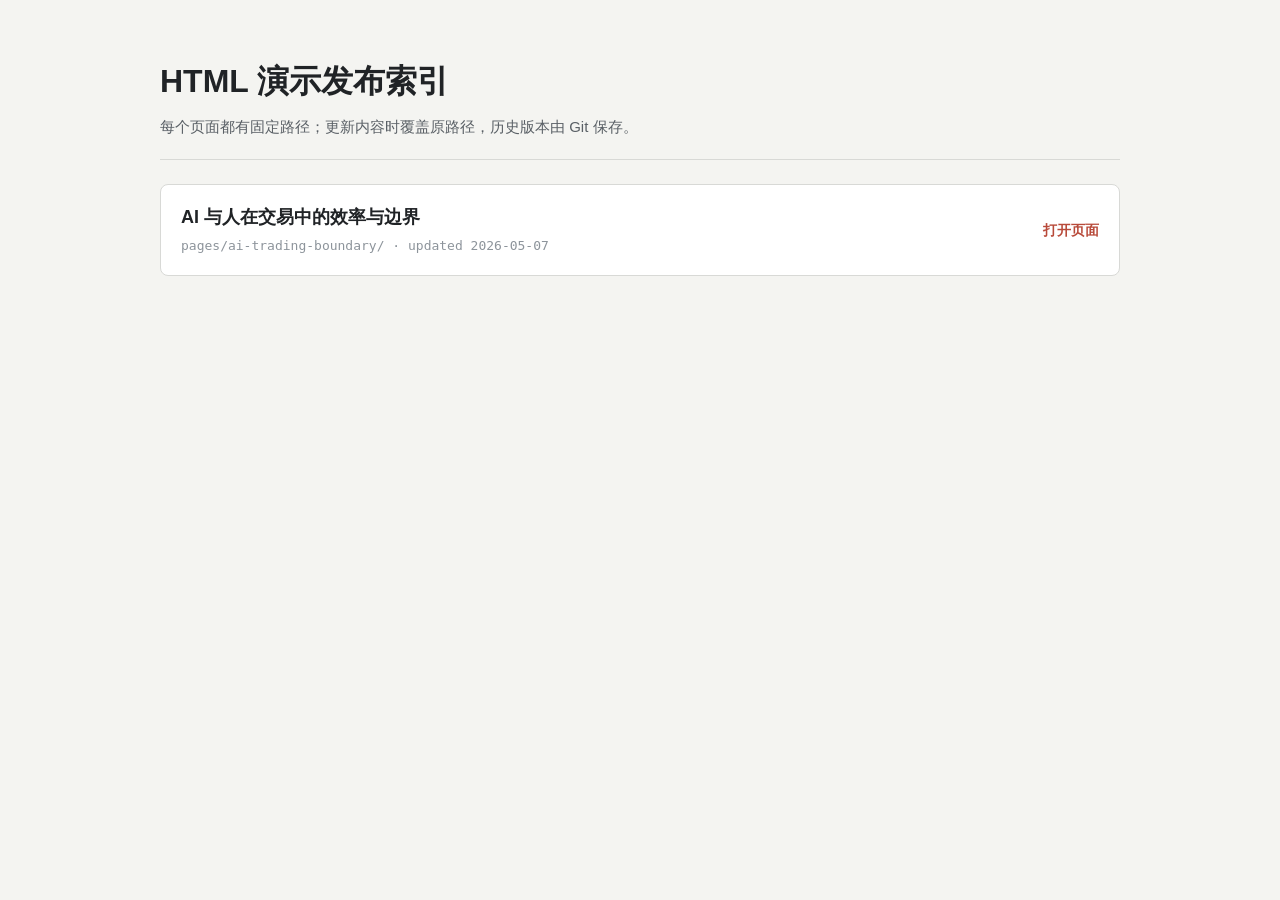
==== index.html @ 80f97e22 "Add site index" ====
<!doctype html>
<html lang="zh-CN">
<head>
  <meta charset="utf-8">
  <meta name="viewport" content="width=device-width, initial-scale=1">
  <title>HTML 演示发布索引</title>
  <style>
    :root { --bg:#f4f4f1; --panel:#fff; --ink:#202326; --text:#5a6066; --muted:#8d949b; --line:#d8d9d6; --accent:#b84a3a; }
    * { box-sizing: border-box; }
    body { margin: 0; background: var(--bg); color: var(--ink); font-family: -apple-system, BlinkMacSystemFont, "PingFang SC", "Microsoft YaHei", Arial, sans-serif; line-height: 1.6; }
    main { width: min(960px, calc(100vw - 40px)); margin: 56px auto; }
    header { border-bottom: 1px solid var(--line); padding-bottom: 20px; margin-bottom: 24px; }
    h1 { margin: 0 0 8px; font-size: 32px; font-weight: 650; letter-spacing: 0; }
    p { margin: 0; color: var(--text); font-size: 15px; }
    .list { display: grid; gap: 12px; }
    .item { display: grid; grid-template-columns: 1fr auto; gap: 16px; align-items: center; background: var(--panel); border: 1px solid var(--line); border-radius: 8px; padding: 18px 20px; }
    .title { display: block; color: var(--ink); font-size: 18px; font-weight: 600; text-decoration: none; }
    .title:hover { color: var(--accent); }
    .meta { margin-top: 4px; color: var(--muted); font-size: 13px; font-family: ui-monospace, SFMono-Regular, Menlo, Consolas, monospace; }
    .open { color: var(--accent); text-decoration: none; font-size: 14px; font-weight: 600; white-space: nowrap; }
    @media (max-width: 640px) { main { margin: 32px auto; } .item { grid-template-columns: 1fr; } h1 { font-size: 26px; } }
  </style>
</head>
<body>
  <main>
    <header>
      <h1>HTML 演示发布索引</h1>
      <p>每个页面都有固定路径；更新内容时覆盖原路径，历史版本由 Git 保存。</p>
    </header>
    <section class="list" aria-label="Published pages">
      <article class="item">
        <div>
          <a class="title" href="pages/ai-trading-boundary/">AI 与人在交易中的效率与边界</a>
          <div class="meta">pages/ai-trading-boundary/ · updated 2026-05-07</div>
        </div>
        <a class="open" href="pages/ai-trading-boundary/">打开页面</a>
      </article>
    </section>
  </main>
</body>
</html>
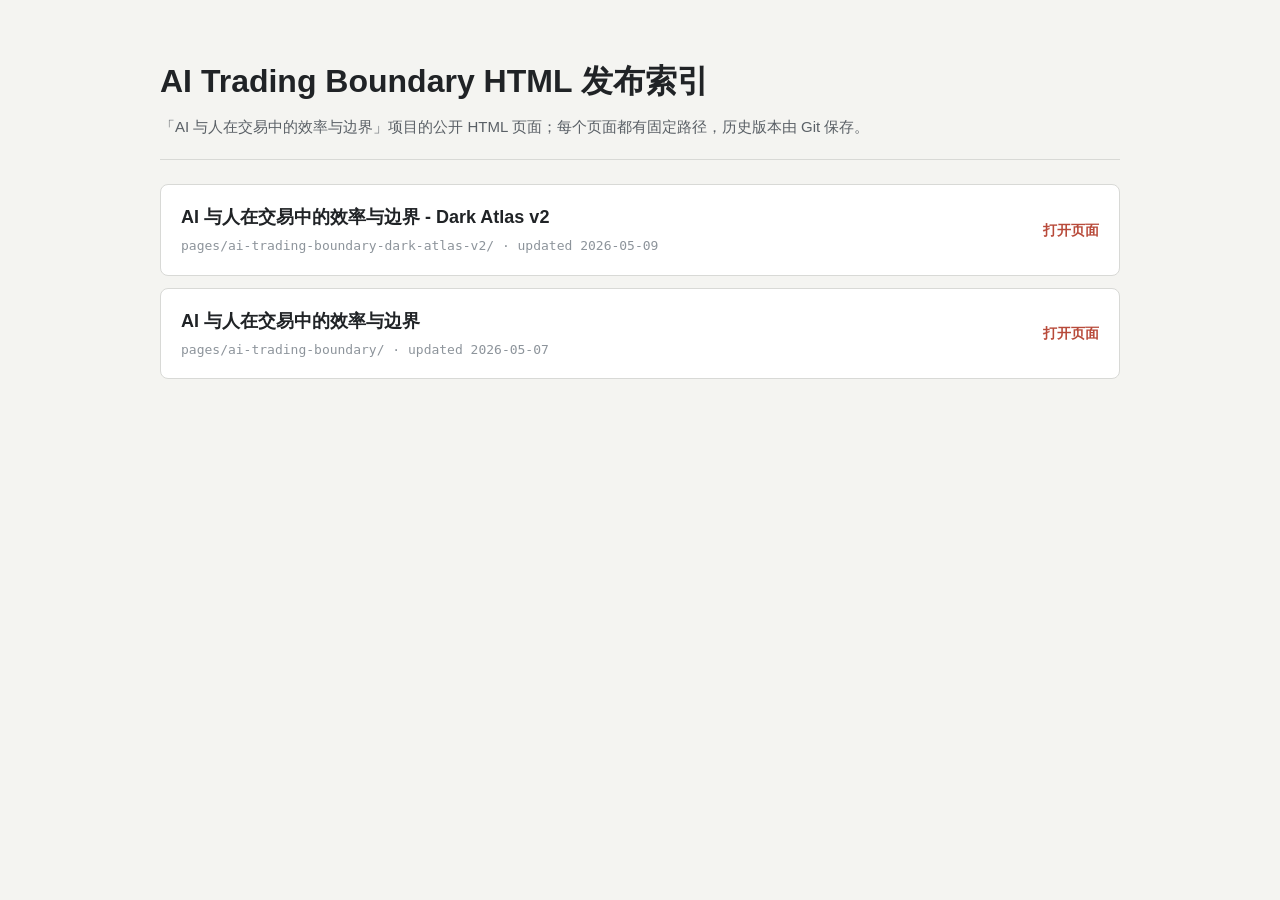
==== commit 3527e9fc: "Publish AI trading boundary dark atlas page" ====
--- a/index.html
+++ b/index.html
@@ -3,31 +3,101 @@
 <head>
   <meta charset="utf-8">
   <meta name="viewport" content="width=device-width, initial-scale=1">
-  <title>HTML 演示发布索引</title>
+  <title>AI Trading Boundary HTML 发布索引</title>
   <style>
-    :root { --bg:#f4f4f1; --panel:#fff; --ink:#202326; --text:#5a6066; --muted:#8d949b; --line:#d8d9d6; --accent:#b84a3a; }
+    :root {
+      --bg: #f4f4f1;
+      --panel: #ffffff;
+      --ink: #202326;
+      --text: #5a6066;
+      --muted: #8d949b;
+      --line: #d8d9d6;
+      --accent: #b84a3a;
+    }
     * { box-sizing: border-box; }
-    body { margin: 0; background: var(--bg); color: var(--ink); font-family: -apple-system, BlinkMacSystemFont, "PingFang SC", "Microsoft YaHei", Arial, sans-serif; line-height: 1.6; }
-    main { width: min(960px, calc(100vw - 40px)); margin: 56px auto; }
-    header { border-bottom: 1px solid var(--line); padding-bottom: 20px; margin-bottom: 24px; }
-    h1 { margin: 0 0 8px; font-size: 32px; font-weight: 650; letter-spacing: 0; }
-    p { margin: 0; color: var(--text); font-size: 15px; }
-    .list { display: grid; gap: 12px; }
-    .item { display: grid; grid-template-columns: 1fr auto; gap: 16px; align-items: center; background: var(--panel); border: 1px solid var(--line); border-radius: 8px; padding: 18px 20px; }
-    .title { display: block; color: var(--ink); font-size: 18px; font-weight: 600; text-decoration: none; }
+    body {
+      margin: 0;
+      background: var(--bg);
+      color: var(--ink);
+      font-family: -apple-system, BlinkMacSystemFont, "PingFang SC", "Microsoft YaHei", Arial, sans-serif;
+      line-height: 1.6;
+    }
+    main {
+      width: min(960px, calc(100vw - 40px));
+      margin: 56px auto;
+    }
+    header {
+      border-bottom: 1px solid var(--line);
+      padding-bottom: 20px;
+      margin-bottom: 24px;
+    }
+    h1 {
+      margin: 0 0 8px;
+      font-size: 32px;
+      font-weight: 650;
+      letter-spacing: 0;
+    }
+    p {
+      margin: 0;
+      color: var(--text);
+      font-size: 15px;
+    }
+    .list {
+      display: grid;
+      gap: 12px;
+    }
+    .item {
+      display: grid;
+      grid-template-columns: 1fr auto;
+      gap: 16px;
+      align-items: center;
+      background: var(--panel);
+      border: 1px solid var(--line);
+      border-radius: 8px;
+      padding: 18px 20px;
+    }
+    .title {
+      display: block;
+      color: var(--ink);
+      font-size: 18px;
+      font-weight: 600;
+      text-decoration: none;
+    }
     .title:hover { color: var(--accent); }
-    .meta { margin-top: 4px; color: var(--muted); font-size: 13px; font-family: ui-monospace, SFMono-Regular, Menlo, Consolas, monospace; }
-    .open { color: var(--accent); text-decoration: none; font-size: 14px; font-weight: 600; white-space: nowrap; }
-    @media (max-width: 640px) { main { margin: 32px auto; } .item { grid-template-columns: 1fr; } h1 { font-size: 26px; } }
+    .meta {
+      margin-top: 4px;
+      color: var(--muted);
+      font-size: 13px;
+      font-family: ui-monospace, SFMono-Regular, Menlo, Consolas, monospace;
+    }
+    .open {
+      color: var(--accent);
+      text-decoration: none;
+      font-size: 14px;
+      font-weight: 600;
+      white-space: nowrap;
+    }
+    @media (max-width: 640px) {
+      main { margin: 32px auto; }
+      .item { grid-template-columns: 1fr; }
+      h1 { font-size: 26px; }
+    }
   </style>
 </head>
 <body>
   <main>
     <header>
-      <h1>HTML 演示发布索引</h1>
-      <p>每个页面都有固定路径；更新内容时覆盖原路径，历史版本由 Git 保存。</p>
+      <h1>AI Trading Boundary HTML 发布索引</h1>
+      <p>「AI 与人在交易中的效率与边界」项目的公开 HTML 页面；每个页面都有固定路径，历史版本由 Git 保存。</p>
     </header>
     <section class="list" aria-label="Published pages">
+      <article class="item">
+        <div>
+          <a class="title" href="pages/ai-trading-boundary-dark-atlas-v2/">AI 与人在交易中的效率与边界 - Dark Atlas v2</a>
+          <div class="meta">pages/ai-trading-boundary-dark-atlas-v2/ · updated 2026-05-09</div>
+        </div>
+        <a class="open" href="pages/ai-trading-boundary-dark-atlas-v2/">打开页面</a>
+      </article>
       <article class="item">
         <div>
           <a class="title" href="pages/ai-trading-boundary/">AI 与人在交易中的效率与边界</a>
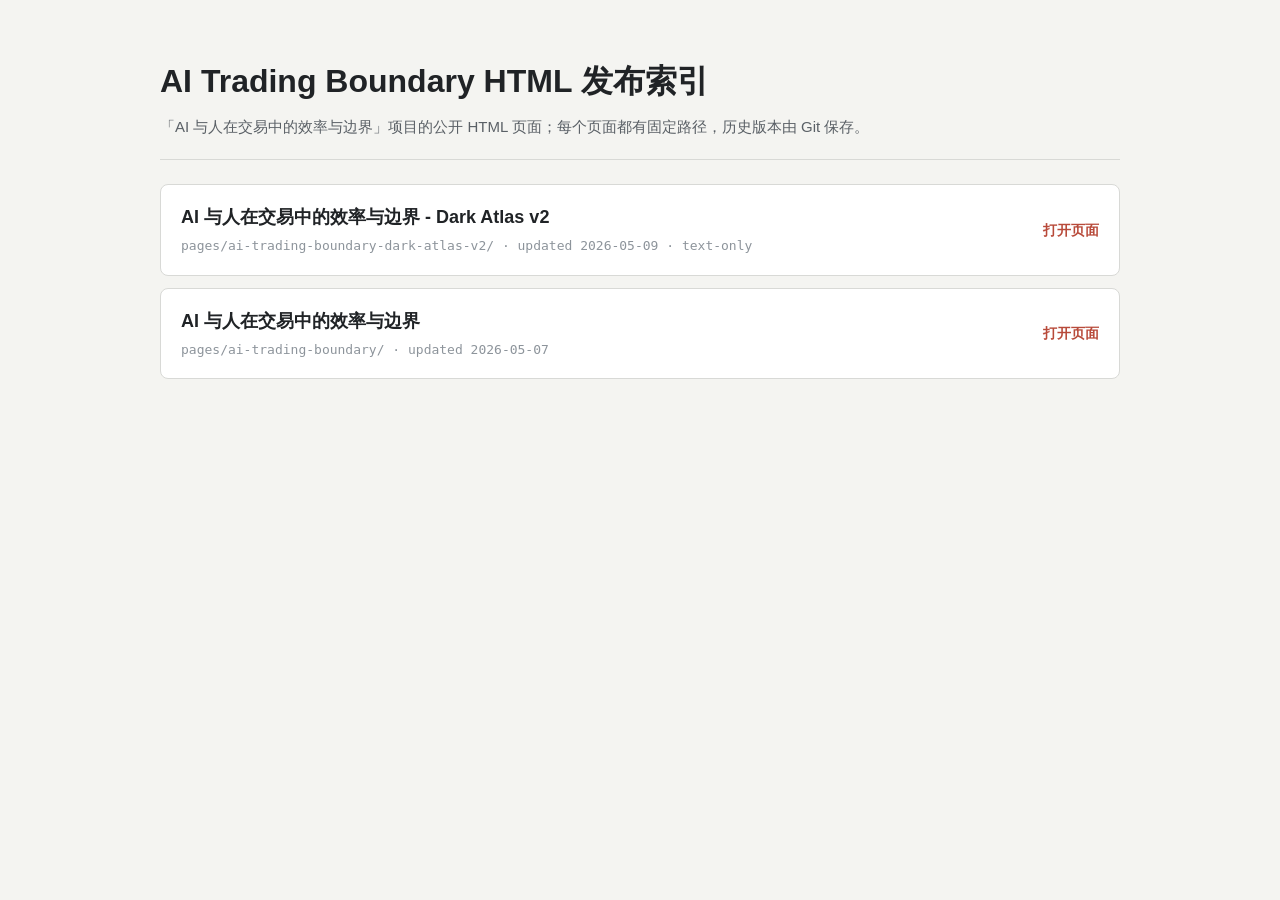
==== commit 1df55663: "Update index for Dark Atlas v2" ====
--- a/index.html
+++ b/index.html
@@ -5,83 +5,20 @@
   <meta name="viewport" content="width=device-width, initial-scale=1">
   <title>AI Trading Boundary HTML 发布索引</title>
   <style>
-    :root {
-      --bg: #f4f4f1;
-      --panel: #ffffff;
-      --ink: #202326;
-      --text: #5a6066;
-      --muted: #8d949b;
-      --line: #d8d9d6;
-      --accent: #b84a3a;
-    }
+    :root { --bg:#f4f4f1; --panel:#fff; --ink:#202326; --text:#5a6066; --muted:#8d949b; --line:#d8d9d6; --accent:#b84a3a; }
     * { box-sizing: border-box; }
-    body {
-      margin: 0;
-      background: var(--bg);
-      color: var(--ink);
-      font-family: -apple-system, BlinkMacSystemFont, "PingFang SC", "Microsoft YaHei", Arial, sans-serif;
-      line-height: 1.6;
-    }
-    main {
-      width: min(960px, calc(100vw - 40px));
-      margin: 56px auto;
-    }
-    header {
-      border-bottom: 1px solid var(--line);
-      padding-bottom: 20px;
-      margin-bottom: 24px;
-    }
-    h1 {
-      margin: 0 0 8px;
-      font-size: 32px;
-      font-weight: 650;
-      letter-spacing: 0;
-    }
-    p {
-      margin: 0;
-      color: var(--text);
-      font-size: 15px;
-    }
-    .list {
-      display: grid;
-      gap: 12px;
-    }
-    .item {
-      display: grid;
-      grid-template-columns: 1fr auto;
-      gap: 16px;
-      align-items: center;
-      background: var(--panel);
-      border: 1px solid var(--line);
-      border-radius: 8px;
-      padding: 18px 20px;
-    }
-    .title {
-      display: block;
-      color: var(--ink);
-      font-size: 18px;
-      font-weight: 600;
-      text-decoration: none;
-    }
+    body { margin: 0; background: var(--bg); color: var(--ink); font-family: -apple-system, BlinkMacSystemFont, "PingFang SC", "Microsoft YaHei", Arial, sans-serif; line-height: 1.6; }
+    main { width: min(960px, calc(100vw - 40px)); margin: 56px auto; }
+    header { border-bottom: 1px solid var(--line); padding-bottom: 20px; margin-bottom: 24px; }
+    h1 { margin: 0 0 8px; font-size: 32px; font-weight: 650; letter-spacing: 0; }
+    p { margin: 0; color: var(--text); font-size: 15px; }
+    .list { display: grid; gap: 12px; }
+    .item { display: grid; grid-template-columns: 1fr auto; gap: 16px; align-items: center; background: var(--panel); border: 1px solid var(--line); border-radius: 8px; padding: 18px 20px; }
+    .title { display: block; color: var(--ink); font-size: 18px; font-weight: 600; text-decoration: none; }
     .title:hover { color: var(--accent); }
-    .meta {
-      margin-top: 4px;
-      color: var(--muted);
-      font-size: 13px;
-      font-family: ui-monospace, SFMono-Regular, Menlo, Consolas, monospace;
-    }
-    .open {
-      color: var(--accent);
-      text-decoration: none;
-      font-size: 14px;
-      font-weight: 600;
-      white-space: nowrap;
-    }
-    @media (max-width: 640px) {
-      main { margin: 32px auto; }
-      .item { grid-template-columns: 1fr; }
-      h1 { font-size: 26px; }
-    }
+    .meta { margin-top: 4px; color: var(--muted); font-size: 13px; font-family: ui-monospace, SFMono-Regular, Menlo, Consolas, monospace; }
+    .open { color: var(--accent); text-decoration: none; font-size: 14px; font-weight: 600; white-space: nowrap; }
+    @media (max-width: 640px) { main { margin: 32px auto; } .item { grid-template-columns: 1fr; } h1 { font-size: 26px; } }
   </style>
 </head>
 <body>
@@ -94,7 +31,7 @@
       <article class="item">
         <div>
           <a class="title" href="pages/ai-trading-boundary-dark-atlas-v2/">AI 与人在交易中的效率与边界 - Dark Atlas v2</a>
-          <div class="meta">pages/ai-trading-boundary-dark-atlas-v2/ · updated 2026-05-09</div>
+          <div class="meta">pages/ai-trading-boundary-dark-atlas-v2/ · updated 2026-05-09 · text-only</div>
         </div>
         <a class="open" href="pages/ai-trading-boundary-dark-atlas-v2/">打开页面</a>
       </article>
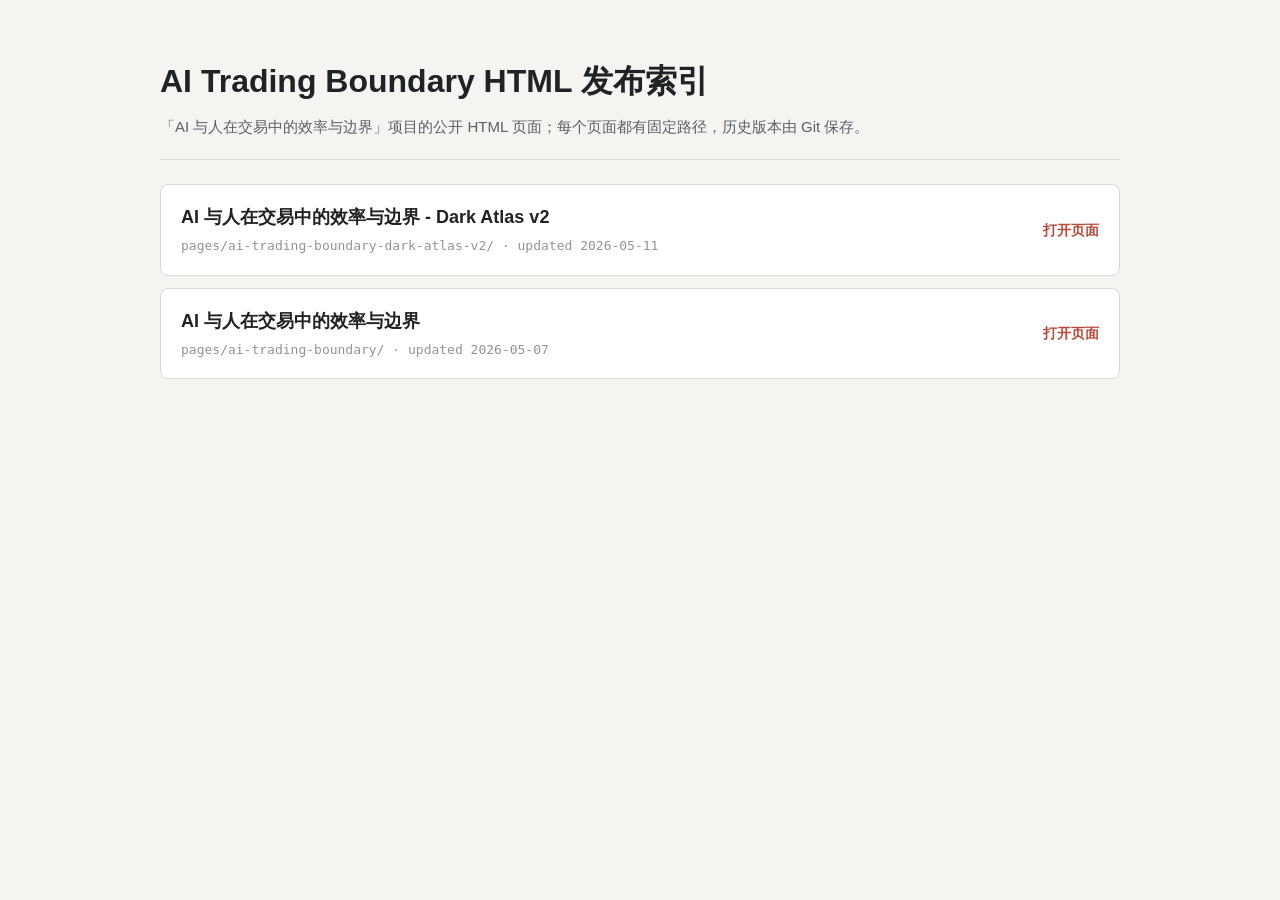
==== commit 55573418: "Update dark-atlas-v2 deck: add slide 18 finale, horizontal logo, icons, bigger multimodal - Slide 17" ====
--- a/index.html
+++ b/index.html
@@ -5,20 +5,83 @@
   <meta name="viewport" content="width=device-width, initial-scale=1">
   <title>AI Trading Boundary HTML 发布索引</title>
   <style>
-    :root { --bg:#f4f4f1; --panel:#fff; --ink:#202326; --text:#5a6066; --muted:#8d949b; --line:#d8d9d6; --accent:#b84a3a; }
+    :root {
+      --bg: #f4f4f1;
+      --panel: #ffffff;
+      --ink: #202326;
+      --text: #5a6066;
+      --muted: #8d949b;
+      --line: #d8d9d6;
+      --accent: #b84a3a;
+    }
     * { box-sizing: border-box; }
-    body { margin: 0; background: var(--bg); color: var(--ink); font-family: -apple-system, BlinkMacSystemFont, "PingFang SC", "Microsoft YaHei", Arial, sans-serif; line-height: 1.6; }
-    main { width: min(960px, calc(100vw - 40px)); margin: 56px auto; }
-    header { border-bottom: 1px solid var(--line); padding-bottom: 20px; margin-bottom: 24px; }
-    h1 { margin: 0 0 8px; font-size: 32px; font-weight: 650; letter-spacing: 0; }
-    p { margin: 0; color: var(--text); font-size: 15px; }
-    .list { display: grid; gap: 12px; }
-    .item { display: grid; grid-template-columns: 1fr auto; gap: 16px; align-items: center; background: var(--panel); border: 1px solid var(--line); border-radius: 8px; padding: 18px 20px; }
-    .title { display: block; color: var(--ink); font-size: 18px; font-weight: 600; text-decoration: none; }
+    body {
+      margin: 0;
+      background: var(--bg);
+      color: var(--ink);
+      font-family: -apple-system, BlinkMacSystemFont, "PingFang SC", "Microsoft YaHei", Arial, sans-serif;
+      line-height: 1.6;
+    }
+    main {
+      width: min(960px, calc(100vw - 40px));
+      margin: 56px auto;
+    }
+    header {
+      border-bottom: 1px solid var(--line);
+      padding-bottom: 20px;
+      margin-bottom: 24px;
+    }
+    h1 {
+      margin: 0 0 8px;
+      font-size: 32px;
+      font-weight: 650;
+      letter-spacing: 0;
+    }
+    p {
+      margin: 0;
+      color: var(--text);
+      font-size: 15px;
+    }
+    .list {
+      display: grid;
+      gap: 12px;
+    }
+    .item {
+      display: grid;
+      grid-template-columns: 1fr auto;
+      gap: 16px;
+      align-items: center;
+      background: var(--panel);
+      border: 1px solid var(--line);
+      border-radius: 8px;
+      padding: 18px 20px;
+    }
+    .title {
+      display: block;
+      color: var(--ink);
+      font-size: 18px;
+      font-weight: 600;
+      text-decoration: none;
+    }
     .title:hover { color: var(--accent); }
-    .meta { margin-top: 4px; color: var(--muted); font-size: 13px; font-family: ui-monospace, SFMono-Regular, Menlo, Consolas, monospace; }
-    .open { color: var(--accent); text-decoration: none; font-size: 14px; font-weight: 600; white-space: nowrap; }
-    @media (max-width: 640px) { main { margin: 32px auto; } .item { grid-template-columns: 1fr; } h1 { font-size: 26px; } }
+    .meta {
+      margin-top: 4px;
+      color: var(--muted);
+      font-size: 13px;
+      font-family: ui-monospace, SFMono-Regular, Menlo, Consolas, monospace;
+    }
+    .open {
+      color: var(--accent);
+      text-decoration: none;
+      font-size: 14px;
+      font-weight: 600;
+      white-space: nowrap;
+    }
+    @media (max-width: 640px) {
+      main { margin: 32px auto; }
+      .item { grid-template-columns: 1fr; }
+      h1 { font-size: 26px; }
+    }
   </style>
 </head>
 <body>
@@ -31,7 +94,7 @@
       <article class="item">
         <div>
           <a class="title" href="pages/ai-trading-boundary-dark-atlas-v2/">AI 与人在交易中的效率与边界 - Dark Atlas v2</a>
-          <div class="meta">pages/ai-trading-boundary-dark-atlas-v2/ · updated 2026-05-09 · text-only</div>
+          <div class="meta">pages/ai-trading-boundary-dark-atlas-v2/ · updated 2026-05-11</div>
         </div>
         <a class="open" href="pages/ai-trading-boundary-dark-atlas-v2/">打开页面</a>
       </article>
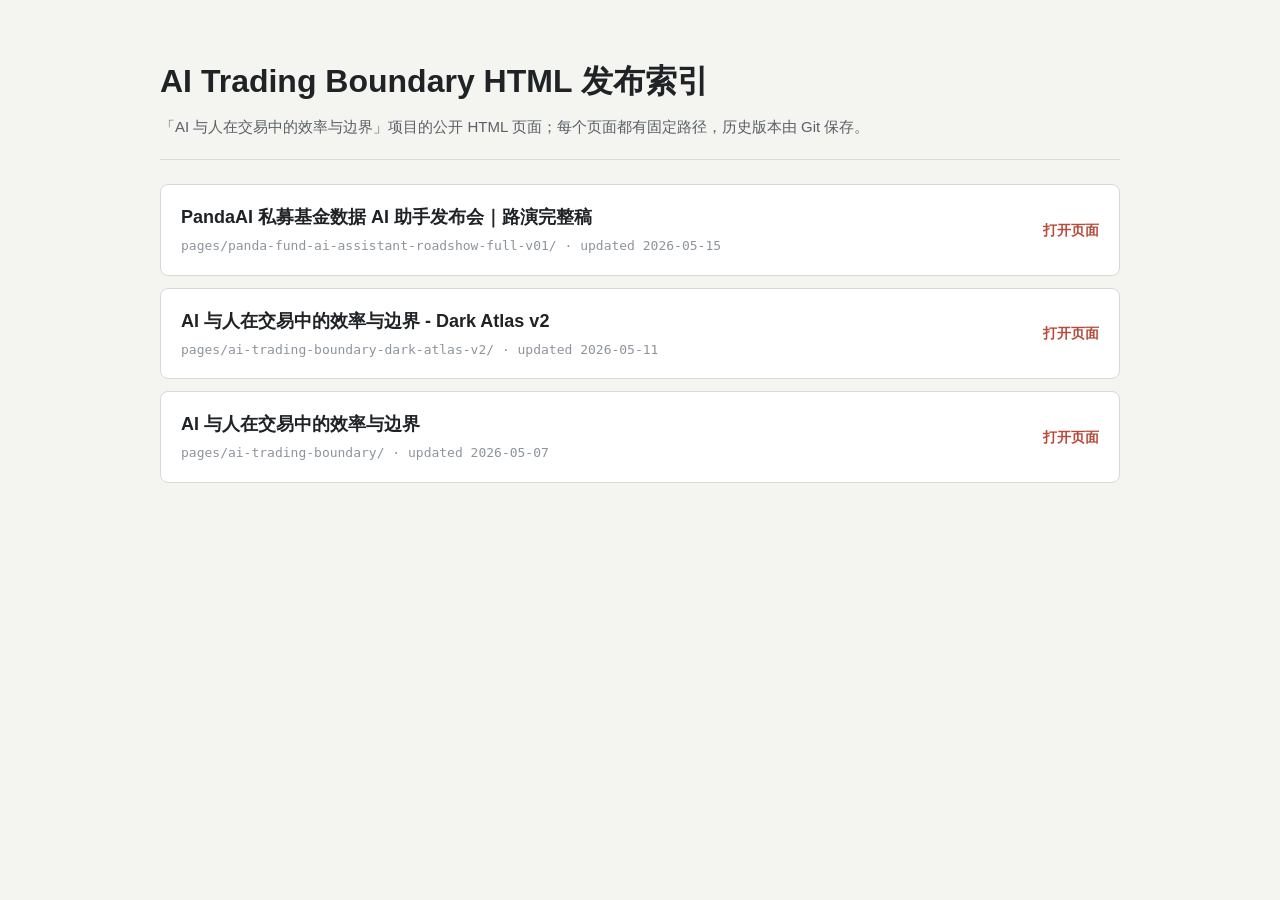
==== commit 00472670: "Publish Panda fund AI assistant roadshow" ====
--- a/index.html
+++ b/index.html
@@ -93,6 +93,13 @@
     <section class="list" aria-label="Published pages">
       <article class="item">
         <div>
+          <a class="title" href="pages/panda-fund-ai-assistant-roadshow-full-v01/">PandaAI 私募基金数据 AI 助手发布会｜路演完整稿</a>
+          <div class="meta">pages/panda-fund-ai-assistant-roadshow-full-v01/ · updated 2026-05-15</div>
+        </div>
+        <a class="open" href="pages/panda-fund-ai-assistant-roadshow-full-v01/">打开页面</a>
+      </article>
+      <article class="item">
+        <div>
           <a class="title" href="pages/ai-trading-boundary-dark-atlas-v2/">AI 与人在交易中的效率与边界 - Dark Atlas v2</a>
           <div class="meta">pages/ai-trading-boundary-dark-atlas-v2/ · updated 2026-05-11</div>
         </div>
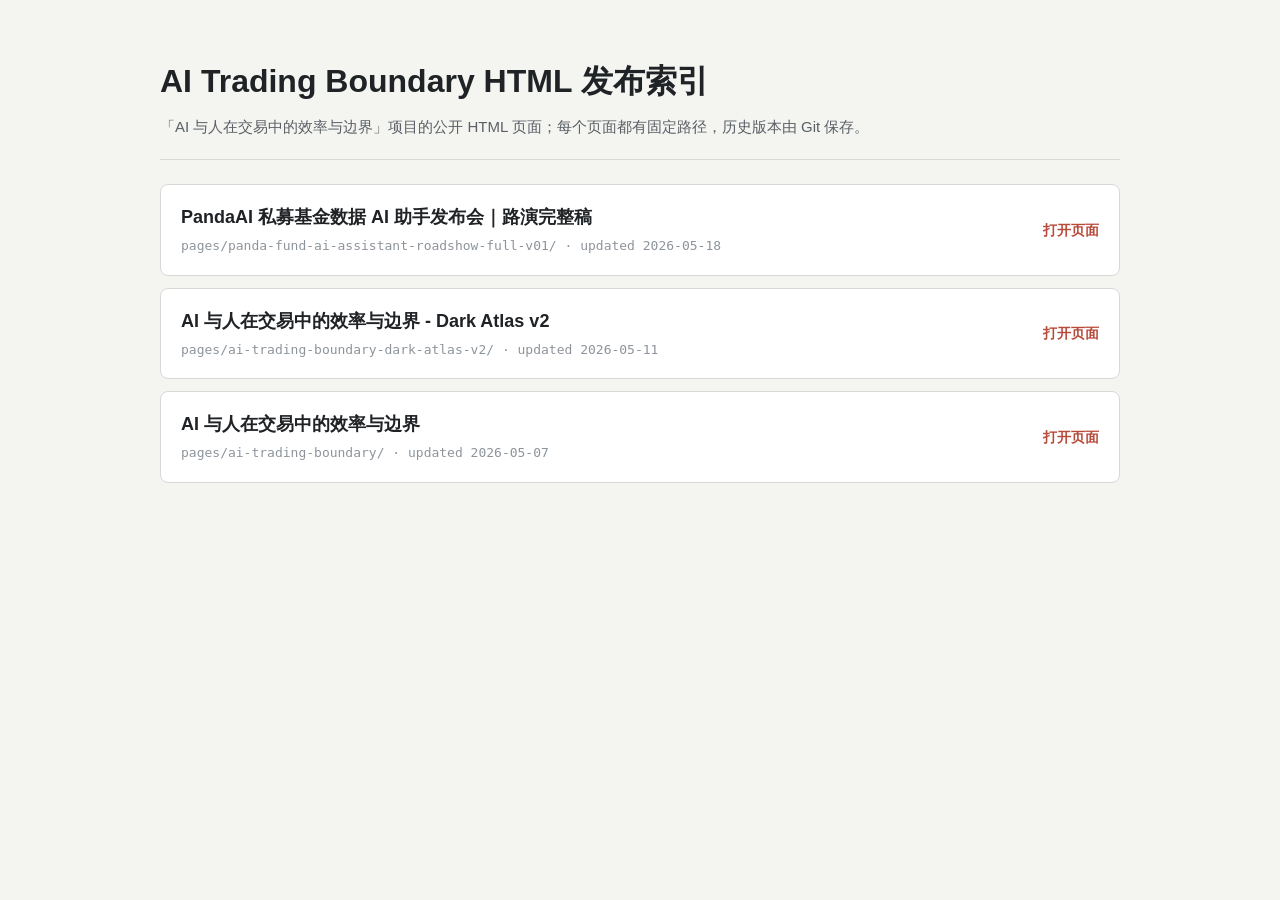
==== commit cfcc9bd3: "Update Panda fund AI assistant roadshow" ====
--- a/index.html
+++ b/index.html
@@ -94,7 +94,7 @@
       <article class="item">
         <div>
           <a class="title" href="pages/panda-fund-ai-assistant-roadshow-full-v01/">PandaAI 私募基金数据 AI 助手发布会｜路演完整稿</a>
-          <div class="meta">pages/panda-fund-ai-assistant-roadshow-full-v01/ · updated 2026-05-15</div>
+          <div class="meta">pages/panda-fund-ai-assistant-roadshow-full-v01/ · updated 2026-05-18</div>
         </div>
         <a class="open" href="pages/panda-fund-ai-assistant-roadshow-full-v01/">打开页面</a>
       </article>
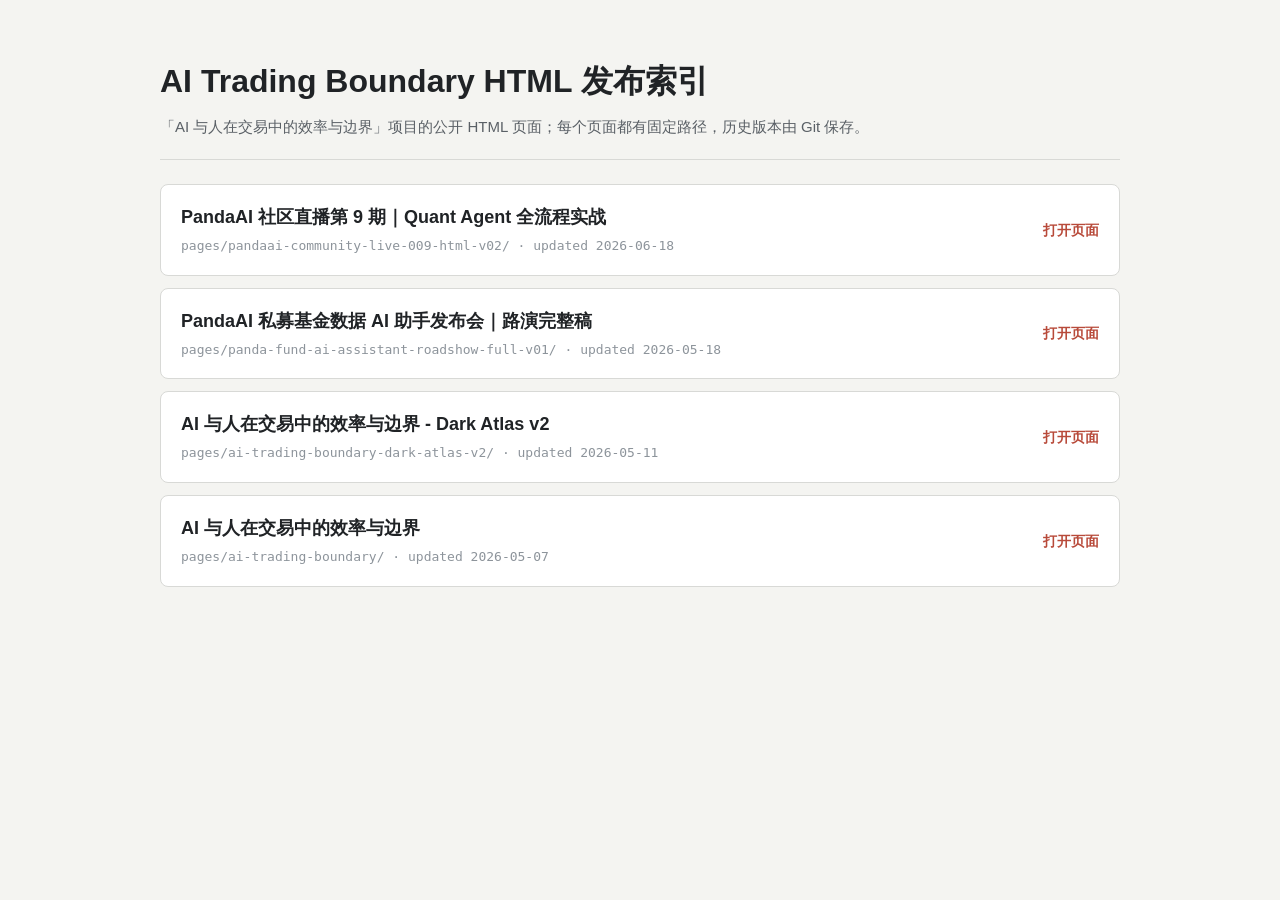
==== commit dc6cd820: "Publish PandaAI community live 009 deck" ====
--- a/index.html
+++ b/index.html
@@ -93,6 +93,13 @@
     <section class="list" aria-label="Published pages">
       <article class="item">
         <div>
+          <a class="title" href="pages/pandaai-community-live-009-html-v02/">PandaAI 社区直播第 9 期｜Quant Agent 全流程实战</a>
+          <div class="meta">pages/pandaai-community-live-009-html-v02/ · updated 2026-06-18</div>
+        </div>
+        <a class="open" href="pages/pandaai-community-live-009-html-v02/">打开页面</a>
+      </article>
+      <article class="item">
+        <div>
           <a class="title" href="pages/panda-fund-ai-assistant-roadshow-full-v01/">PandaAI 私募基金数据 AI 助手发布会｜路演完整稿</a>
           <div class="meta">pages/panda-fund-ai-assistant-roadshow-full-v01/ · updated 2026-05-18</div>
         </div>
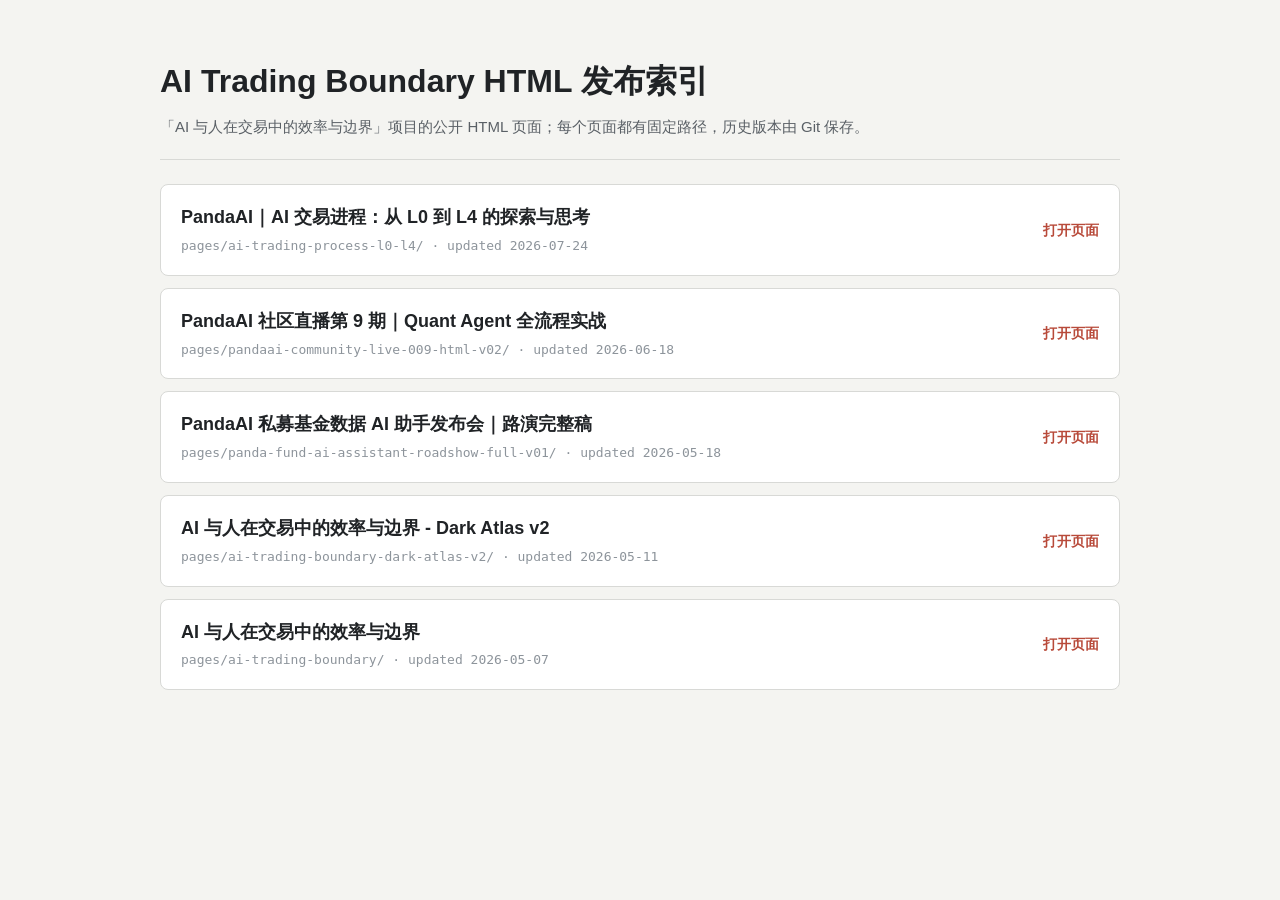
==== commit bd67425b: "Publish AI trading process L0-L4 presentation" ====
--- a/index.html
+++ b/index.html
@@ -93,6 +93,13 @@
     <section class="list" aria-label="Published pages">
       <article class="item">
         <div>
+          <a class="title" href="pages/ai-trading-process-l0-l4/">PandaAI｜AI 交易进程：从 L0 到 L4 的探索与思考</a>
+          <div class="meta">pages/ai-trading-process-l0-l4/ · updated 2026-07-24</div>
+        </div>
+        <a class="open" href="pages/ai-trading-process-l0-l4/">打开页面</a>
+      </article>
+      <article class="item">
+        <div>
           <a class="title" href="pages/pandaai-community-live-009-html-v02/">PandaAI 社区直播第 9 期｜Quant Agent 全流程实战</a>
           <div class="meta">pages/pandaai-community-live-009-html-v02/ · updated 2026-06-18</div>
         </div>
